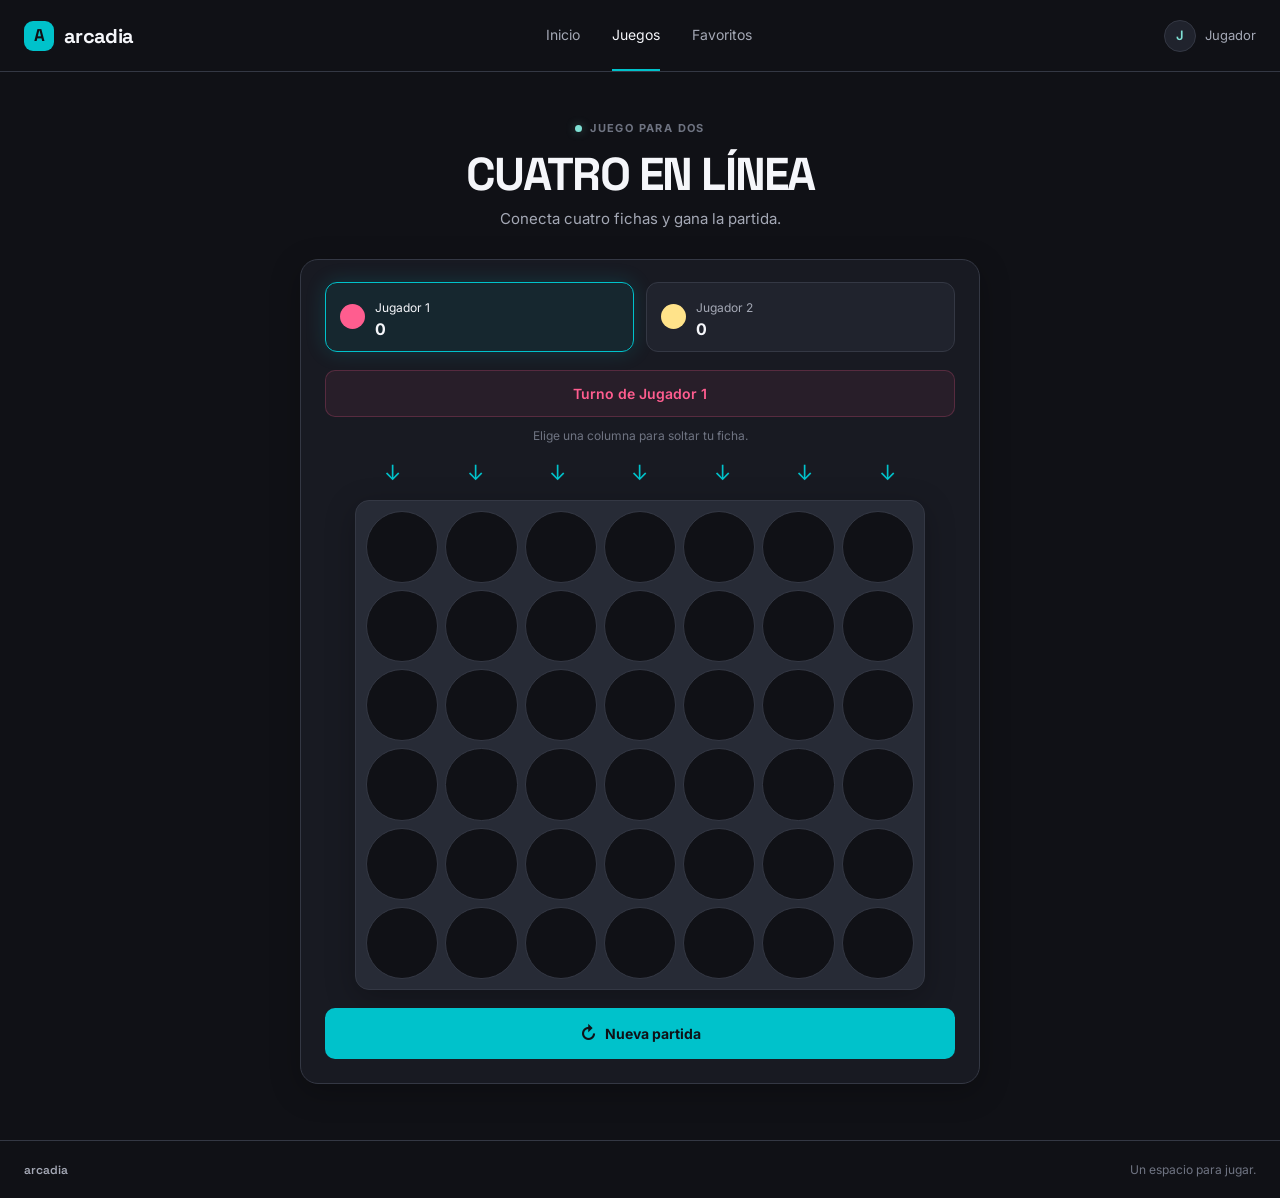
==== four-in-a-row.html @ 419ab54c "Add game hub and Four in a Row Co-authored-by: yurigo <5684699+yurigo@users.noreply.github.com>" ====
<!DOCTYPE html>
<html lang="es">
<head>
    <meta charset="UTF-8">
    <meta name="viewport" content="width=device-width, initial-scale=1.0">
    <meta name="theme-color" content="#101116">
    <title>Cuatro en línea — Arcadia</title>
    <link rel="stylesheet" href="reset.css">
    <link rel="stylesheet" href="style.css">
</head>
<body>
    <header class="site-header">
        <a class="brand" href="index.html" aria-label="Arcadia, inicio">
            <span class="brand-mark" aria-hidden="true">A</span>
            <span>arcadia</span>
        </a>
        <nav class="main-nav" aria-label="Navegación principal">
            <a class="nav-link" href="index.html">Inicio</a>
            <a class="nav-link active" href="index.html#juegos" aria-current="page">Juegos</a>
            <a class="nav-link" href="index.html#juegos">Favoritos</a>
        </nav>
        <div class="profile" aria-label="Perfil de jugador">
            <span class="profile-avatar" aria-hidden="true">J</span>
            <span class="profile-name">Jugador</span>
        </div>
    </header>

    <main class="page-shell">
        <section class="four-section" aria-labelledby="four-title">
            <div class="page-heading">
                <p class="eyebrow"><span class="availability-dot" aria-hidden="true"></span> JUEGO PARA DOS</p>
                <h1 id="four-title">CUATRO EN LÍNEA</h1>
                <p class="subtitle">Conecta cuatro fichas y gana la partida.</p>
            </div>

            <div class="four-card">
                <div class="four-scoreboard" aria-label="Puntuación">
                    <div class="four-score active" id="scoreOne">
                        <span class="disc disc-one" aria-hidden="true"></span>
                        <span>Jugador 1</span>
                        <strong id="winsOne">0</strong>
                    </div>
                    <div class="four-score" id="scoreTwo">
                        <span class="disc disc-two" aria-hidden="true"></span>
                        <span>Jugador 2</span>
                        <strong id="winsTwo">0</strong>
                    </div>
                </div>

                <div class="four-status" id="fourStatus" role="status" aria-live="polite">
                    Turno de Jugador 1
                </div>

                <p class="four-instructions" id="boardInstructions">Elige una columna para soltar tu ficha.</p>
                <div class="column-controls" id="columnControls" role="group" aria-label="Elige una columna"></div>
                <div class="four-board" id="fourBoard" role="grid" aria-label="Tablero de Cuatro en línea" aria-describedby="boardInstructions"></div>

                <button class="reset" id="fourReset" type="button">
                    <span aria-hidden="true">↻</span> Nueva partida
                </button>
            </div>
        </section>
    </main>

    <footer class="site-footer">
        <span>arcadia</span>
        <span>Un espacio para jugar.</span>
    </footer>

    <script src="four-in-a-row.js"></script>
</body>
</html>
---- style.css ----
@import url('https://fonts.googleapis.com/css2?family=Inter:wght@400;500;600;700&family=Space+Grotesk:wght@500;600;700&display=swap');

:root {
    color-scheme: dark;
    --color-cyan: #00c2cb;
    --color-mint: #7fe0d4;
    --color-yellow: #ffe38a;
    --color-coral: #ff9a76;
    --color-pink: #ff5d8f;
    --bg-primary: #101116;
    --bg-secondary: #181a22;
    --bg-tertiary: #20232d;
    --bg-elevated: #272b36;
    --border-default: #343844;
    --text-primary: #f5f6fa;
    --text-secondary: #a4a8b5;
    --text-muted: #6f7482;
    --shadow-soft: 0 8px 30px rgb(0 0 0 / 25%);
    --glow-primary: 0 0 20px rgb(0 194 203 / 18%);
    --transition-fast: 150ms ease;
    --transition-normal: 250ms ease;
}

* {
    margin: 0;
    padding: 0;
    box-sizing: border-box;
}

body {
    min-height: 100vh;
    display: flex;
    flex-direction: column;
    background: var(--bg-primary);
    color: var(--text-primary);
    font-family: 'Inter', sans-serif;
}

button,
a {
    -webkit-tap-highlight-color: transparent;
}

a {
    color: inherit;
    text-decoration: none;
}

.site-header {
    height: 72px;
    padding: 0 24px;
    display: flex;
    align-items: center;
    justify-content: space-between;
    border-bottom: 1px solid var(--border-default);
    background: var(--bg-primary);
}

.brand {
    display: inline-flex;
    align-items: center;
    gap: 10px;
    font-family: 'Space Grotesk', sans-serif;
    font-size: 20px;
    font-weight: 700;
    letter-spacing: -0.7px;
}

.brand-mark {
    width: 30px;
    height: 30px;
    display: grid;
    place-items: center;
    border-radius: 9px;
    background: var(--color-cyan);
    color: var(--bg-primary);
    font-size: 17px;
}

.main-nav {
    height: 100%;
    display: flex;
    align-items: center;
    gap: 32px;
}

.nav-link {
    height: 100%;
    display: inline-flex;
    align-items: center;
    border-bottom: 2px solid transparent;
    color: var(--text-secondary);
    font-size: 14px;
    transition: color var(--transition-fast), border-color var(--transition-fast);
}

.nav-link:hover,
.nav-link.active {
    color: var(--text-primary);
}

.nav-link.active {
    border-bottom-color: var(--color-cyan);
}

.profile {
    min-width: 90px;
    display: flex;
    justify-content: flex-end;
    align-items: center;
    gap: 9px;
    color: var(--text-secondary);
    font-size: 13px;
}

.profile-avatar {
    width: 32px;
    height: 32px;
    display: grid;
    place-items: center;
    border: 1px solid var(--border-default);
    border-radius: 50%;
    background: var(--bg-tertiary);
    color: var(--color-mint);
    font-weight: 600;
}

.page-shell {
    width: min(100% - 48px, 1280px);
    margin: 0 auto;
    flex: 1;
    display: grid;
    place-items: center;
    padding: 48px 0 56px;
}

.game-section {
    width: min(100%, 520px);
    text-align: center;
}

.page-heading {
    margin-bottom: 28px;
}

.eyebrow {
    margin-bottom: 12px;
    display: flex;
    align-items: center;
    justify-content: center;
    gap: 8px;
    color: var(--text-muted);
    font-size: 11px;
    font-weight: 700;
    letter-spacing: 1.4px;
}

.availability-dot {
    width: 7px;
    height: 7px;
    border-radius: 50%;
    background: var(--color-mint);
    box-shadow: 0 0 10px rgb(127 224 212 / 35%);
}

h1 {
    font-family: 'Space Grotesk', sans-serif;
    font-size: clamp(36px, 7vw, 46px);
    font-weight: 700;
    letter-spacing: -1.8px;
    line-height: 1.1;
}

.subtitle {
    margin-top: 9px;
    color: var(--text-secondary);
    font-size: 15px;
}

.game-card {
    padding: 24px;
    border: 1px solid var(--border-default);
    border-radius: 18px;
    background: var(--bg-secondary);
    box-shadow: var(--shadow-soft);
}

.scoreboard {
    margin-bottom: 22px;
    display: flex;
    gap: 12px;
}

.score {
    min-height: 90px;
    flex: 1;
    padding: 11px 14px;
    display: grid;
    grid-template-columns: auto 1fr;
    grid-template-rows: 1fr 1fr;
    align-items: center;
    column-gap: 11px;
    border: 1px solid var(--border-default);
    border-radius: 12px;
    background: var(--bg-tertiary);
    color: var(--text-secondary);
    text-align: left;
    transition: border-color var(--transition-normal), background var(--transition-normal);
}

.score.active {
    border-color: var(--color-cyan);
    background: rgb(0 194 203 / 8%);
    box-shadow: var(--glow-primary);
    color: var(--text-primary);
}

.symbol {
    grid-row: 1 / 3;
    font-family: 'Space Grotesk', sans-serif;
    font-size: 30px;
    font-weight: 700;
}

#scoreX .symbol,
.cell.x {
    color: var(--color-cyan);
}

#scoreO .symbol,
.cell.o {
    color: var(--color-pink);
}

.score > span:not(.symbol) {
    align-self: end;
    font-size: 12px;
}

.score strong {
    align-self: start;
    color: var(--text-primary);
    font-size: 19px;
}

.status {
    min-height: 44px;
    margin-bottom: 16px;
    padding: 12px 16px;
    border: 1px solid rgb(0 194 203 / 22%);
    border-radius: 10px;
    background: rgb(0 194 203 / 7%);
    color: var(--color-cyan);
    font-size: 14px;
    font-weight: 600;
    transition: color var(--transition-normal), background var(--transition-normal);
}

.status.is-win {
    border-color: rgb(127 224 212 / 25%);
    background: rgb(127 224 212 / 8%);
    color: var(--color-mint);
}

.status.is-draw {
    border-color: rgb(255 227 138 / 25%);
    background: rgb(255 227 138 / 8%);
    color: var(--color-yellow);
}

.board {
    display: grid;
    grid-template-columns: repeat(3, minmax(0, 1fr));
    gap: 8px;
    margin-bottom: 18px;
}

.cell {
    aspect-ratio: 1;
    min-width: 44px;
    border: 1px solid var(--border-default);
    border-radius: 14px;
    background: var(--bg-tertiary);
    color: var(--text-primary);
    font-family: 'Space Grotesk', sans-serif;
    font-size: clamp(44px, 12vw, 64px);
    font-weight: 700;
    cursor: pointer;
    transition: background var(--transition-fast), border-color var(--transition-fast), transform var(--transition-fast);
}

.cell:hover:not(:disabled) {
    border-color: var(--color-cyan);
    background: var(--bg-elevated);
    transform: translateY(-2px);
}

.cell:active:not(:disabled),
.reset:active {
    transform: scale(0.97);
}

.cell:disabled {
    cursor: default;
}

.cell.x,
.cell.o {
    animation: mark-in 180ms ease-out;
}

.cell.winner {
    border-color: var(--color-mint);
    background: rgb(127 224 212 / 12%);
    box-shadow: 0 0 18px rgb(127 224 212 / 15%);
}

.reset {
    width: 100%;
    min-height: 48px;
    padding: 12px 16px;
    border: 0;
    border-radius: 10px;
    background: var(--color-cyan);
    color: var(--bg-primary);
    font-family: inherit;
    font-size: 14px;
    font-weight: 700;
    cursor: pointer;
    transition: filter var(--transition-fast), transform var(--transition-fast);
}

.reset:hover {
    filter: brightness(1.08);
}

.reset span {
    margin-right: 5px;
    font-size: 18px;
    vertical-align: -1px;
}

:focus-visible {
    outline: 3px solid var(--color-yellow);
    outline-offset: 3px;
}

.site-footer {
    min-height: 58px;
    padding: 12px 24px;
    display: flex;
    align-items: center;
    justify-content: space-between;
    border-top: 1px solid var(--border-default);
    color: var(--text-muted);
    font-size: 12px;
}

.site-footer span:first-child {
    color: var(--text-secondary);
    font-family: 'Space Grotesk', sans-serif;
    font-weight: 600;
}

@keyframes mark-in {
    from {
        opacity: 0;
        transform: scale(0.72);
    }

    to {
        opacity: 1;
        transform: scale(1);
    }
}

.hub-shell {
    width: min(100% - 48px, 1120px);
    margin: 0 auto;
    flex: 1;
    padding: 46px 0 64px;
}

.hub-hero {
    min-height: 330px;
    position: relative;
    overflow: hidden;
    padding: 48px 56px;
    border: 1px solid var(--border-default);
    border-radius: 20px;
    background:
        radial-gradient(ellipse at 82% 55%, rgb(0 194 203 / 13%), transparent 34%),
        var(--bg-secondary);
}

.hub-hero .eyebrow {
    justify-content: flex-start;
}

.hub-hero h1 {
    position: relative;
    z-index: 1;
    margin-top: 20px;
    font-size: clamp(40px, 6vw, 58px);
    line-height: 1.03;
}

.hub-hero .subtitle {
    position: relative;
    z-index: 1;
    margin-top: 16px;
}

.hero-cta {
    position: relative;
    z-index: 1;
    min-height: 46px;
    margin-top: 24px;
    padding: 12px 17px;
    display: inline-flex;
    align-items: center;
    gap: 12px;
    border-radius: 10px;
    background: var(--color-cyan);
    color: var(--bg-primary);
    font-size: 14px;
    font-weight: 700;
    transition: filter var(--transition-fast), transform var(--transition-fast);
}

.hero-cta:hover {
    filter: brightness(1.08);
}

.hero-cta:active {
    transform: scale(0.97);
}

.hero-cta span {
    font-size: 18px;
}

.hero-art {
    position: absolute;
    inset: 0 0 0 53%;
    display: grid;
    place-items: center;
    color: var(--color-cyan);
    font-family: 'Space Grotesk', sans-serif;
}

.art-piece {
    position: absolute;
    display: grid;
    place-items: center;
    font-weight: 700;
}

.art-piece-one {
    width: 116px;
    height: 116px;
    top: 24px;
    right: 46px;
    border: 1px solid rgb(0 194 203 / 30%);
    border-radius: 28px;
    background: rgb(0 194 203 / 8%);
    color: var(--color-yellow);
    font-size: 55px;
    transform: rotate(12deg);
}

.art-piece-two {
    width: 180px;
    height: 180px;
    right: 30%;
    bottom: -50px;
    border: 1px solid rgb(255 93 143 / 28%);
    border-radius: 50%;
    background: rgb(255 93 143 / 7%);
    color: var(--color-pink);
    font-size: 74px;
}

.art-piece-three {
    width: 82px;
    height: 82px;
    top: 92px;
    left: 18%;
    border: 1px solid rgb(127 224 212 / 24%);
    border-radius: 22px;
    background: rgb(127 224 212 / 7%);
    color: var(--color-mint);
    font-size: 50px;
    transform: rotate(-14deg);
}

.catalog-section {
    margin-top: 48px;
}

.catalog-heading,
.card-title-row,
.card-footer {
    display: flex;
    align-items: center;
    justify-content: space-between;
}

.section-kicker {
    margin-bottom: 5px;
    color: var(--text-muted);
    font-size: 11px;
    font-weight: 700;
    letter-spacing: 1.3px;
}

.catalog-heading h2 {
    font-family: 'Space Grotesk', sans-serif;
    font-size: 26px;
    letter-spacing: -0.5px;
}

.catalog-count,
.game-category {
    color: var(--text-muted);
    font-size: 12px;
}

.game-grid {
    margin-top: 22px;
    display: grid;
    grid-template-columns: repeat(2, minmax(0, 1fr));
    gap: 20px;
}

.catalog-card {
    overflow: hidden;
    border: 1px solid var(--border-default);
    border-radius: 16px;
    background: var(--bg-secondary);
    transition: border-color var(--transition-normal), transform var(--transition-normal);
}

.catalog-card:hover {
    transform: translateY(-3px);
    border-color: var(--color-cyan);
}

.card-art {
    height: 210px;
    position: relative;
    display: grid;
    place-items: center;
    overflow: hidden;
}

.tic-art {
    background: radial-gradient(ellipse at center, rgb(0 194 203 / 11%), transparent 58%), var(--bg-tertiary);
}

.connect-art {
    background: radial-gradient(ellipse at center, rgb(255 93 143 / 9%), transparent 58%), var(--bg-tertiary);
}

.art-label,
.game-badge {
    border-radius: 999px;
    font-size: 10px;
    font-weight: 700;
    letter-spacing: 0.6px;
}

.art-label {
    position: absolute;
    top: 16px;
    left: 16px;
    padding: 6px 9px;
    background: var(--bg-elevated);
    color: var(--text-secondary);
}

.mini-grid {
    width: 150px;
    height: 150px;
    display: grid;
    grid-template-columns: repeat(3, 1fr);
    gap: 7px;
}

.mini-grid span {
    display: grid;
    place-items: center;
    border: 1px solid var(--border-default);
    border-radius: 10px;
    background: var(--bg-secondary);
    color: var(--color-cyan);
    font-family: 'Space Grotesk', sans-serif;
    font-size: 31px;
    font-weight: 700;
}

.mini-grid span:nth-child(3),
.mini-grid span:nth-child(7) {
    color: var(--color-pink);
}

.mini-connect {
    width: min(76%, 294px);
    display: grid;
    grid-template-columns: repeat(7, 1fr);
    gap: 8px;
    padding: 14px;
    border: 1px solid var(--border-default);
    border-radius: 14px;
    background: var(--bg-secondary);
    transform: rotate(-3deg);
}

.mini-connect span {
    aspect-ratio: 1;
    border-radius: 50%;
    background: var(--bg-primary);
}

.mini-connect .disc-yellow {
    background: var(--color-yellow);
}

.mini-connect .disc-pink {
    background: var(--color-pink);
}

.card-content {
    padding: 19px 20px 17px;
}

.card-title-row h3 {
    font-family: 'Space Grotesk', sans-serif;
    font-size: 19px;
}

.game-badge {
    padding: 5px 8px;
    letter-spacing: 0.2px;
}

.badge-mint {
    background: rgb(127 224 212 / 12%);
    color: var(--color-mint);
}

.badge-yellow {
    background: rgb(255 227 138 / 12%);
    color: var(--color-yellow);
}

.card-content > p {
    margin-top: 7px;
    color: var(--text-secondary);
    font-size: 13px;
}

.card-footer {
    margin-top: 19px;
    padding-top: 14px;
    border-top: 1px solid var(--border-default);
}

.play-link {
    min-height: 36px;
    padding: 8px 11px;
    border-radius: 8px;
    background: var(--bg-elevated);
    color: var(--text-primary);
    font-size: 13px;
    font-weight: 600;
    transition: background var(--transition-fast), color var(--transition-fast);
}

.play-link:hover {
    background: var(--color-cyan);
    color: var(--bg-primary);
}

.play-link span {
    margin-left: 5px;
}

.four-section {
    width: min(100%, 680px);
    margin: 0 auto;
    text-align: center;
}

.four-card {
    padding: 22px 24px 24px;
    border: 1px solid var(--border-default);
    border-radius: 18px;
    background: var(--bg-secondary);
    box-shadow: var(--shadow-soft);
}

.four-scoreboard {
    margin-bottom: 18px;
    display: flex;
    gap: 12px;
}

.four-score {
    min-height: 66px;
    flex: 1;
    padding: 10px 14px;
    display: grid;
    grid-template-columns: auto 1fr;
    grid-template-rows: 1fr 1fr;
    align-items: center;
    column-gap: 10px;
    border: 1px solid var(--border-default);
    border-radius: 12px;
    background: var(--bg-tertiary);
    color: var(--text-secondary);
    text-align: left;
    transition: border-color var(--transition-normal), background var(--transition-normal);
}

.four-score.active {
    border-color: var(--color-cyan);
    background: rgb(0 194 203 / 8%);
    box-shadow: var(--glow-primary);
    color: var(--text-primary);
}

.four-score .disc {
    grid-row: 1 / 3;
    width: 25px;
    height: 25px;
    border-radius: 50%;
}

.disc-one {
    background: var(--color-pink);
}

.disc-two {
    background: var(--color-yellow);
}

.four-score > span:not(.disc) {
    align-self: end;
    font-size: 12px;
}

.four-score strong {
    align-self: start;
    color: var(--text-primary);
    font-size: 16px;
}

.four-status {
    min-height: 44px;
    margin-bottom: 10px;
    padding: 12px;
    border: 1px solid rgb(255 93 143 / 22%);
    border-radius: 10px;
    background: rgb(255 93 143 / 7%);
    color: var(--color-pink);
    font-size: 14px;
    font-weight: 600;
}

.four-status.player-two {
    border-color: rgb(255 227 138 / 24%);
    background: rgb(255 227 138 / 7%);
    color: var(--color-yellow);
}

.four-status.is-win {
    border-color: rgb(127 224 212 / 25%);
    background: rgb(127 224 212 / 8%);
    color: var(--color-mint);
}

.four-status.is-draw {
    border-color: rgb(255 227 138 / 25%);
    background: rgb(255 227 138 / 8%);
    color: var(--color-yellow);
}

.four-instructions {
    margin-bottom: 8px;
    color: var(--text-muted);
    font-size: 12px;
}

.column-controls,
.four-board {
    width: min(100%, 570px);
    margin: 0 auto;
    display: grid;
    grid-template-columns: repeat(7, minmax(0, 1fr));
    gap: 7px;
}

.column-controls {
    margin-bottom: 7px;
}

.drop-button {
    min-width: 36px;
    min-height: 40px;
    border: 1px solid transparent;
    border-radius: 9px;
    background: transparent;
    color: var(--color-cyan);
    font-size: 21px;
    cursor: pointer;
    transition: background var(--transition-fast), border-color var(--transition-fast), transform var(--transition-fast);
}

.drop-button:hover:not(:disabled) {
    border-color: var(--border-default);
    background: var(--bg-tertiary);
}

.drop-button:active:not(:disabled) {
    transform: scale(0.94);
}

.drop-button:disabled {
    color: var(--text-muted);
    cursor: default;
    opacity: 0.45;
}

.four-board {
    padding: 10px;
    border: 1px solid var(--border-default);
    border-radius: 14px;
    background: var(--bg-elevated);
    box-shadow: var(--shadow-soft);
}

.four-row {
    display: contents;
}

.four-cell {
    aspect-ratio: 1;
    min-width: 0;
    display: grid;
    place-items: center;
    overflow: hidden;
    border: 1px solid var(--border-default);
    border-radius: 50%;
    background: var(--bg-primary);
}

.four-cell::before {
    width: 78%;
    height: 78%;
    border-radius: 50%;
    content: "";
    transform: scale(0);
    transition: transform var(--transition-fast);
}

.four-cell.piece-one::before {
    background: var(--color-pink);
    box-shadow: 0 0 15px rgb(255 93 143 / 22%);
    transform: scale(1);
    animation: mark-in 180ms ease-out;
}

.four-cell.piece-two::before {
    background: var(--color-yellow);
    box-shadow: 0 0 15px rgb(255 227 138 / 18%);
    transform: scale(1);
    animation: mark-in 180ms ease-out;
}

.four-cell.winner {
    border-color: var(--color-mint);
    box-shadow: 0 0 15px rgb(127 224 212 / 30%);
}

.four-cell.winner::before {
    outline: 2px solid var(--color-mint);
    outline-offset: 3px;
}

.four-card .reset {
    margin-top: 18px;
}

@media (max-width: 600px) {
    .site-header {
        height: 64px;
        padding: 0 16px;
    }

    .brand {
        gap: 8px;
        font-size: 18px;
    }

    .main-nav {
        gap: 16px;
    }

    .nav-link {
        font-size: 12px;
    }

    .nav-link:last-child,
    .profile-name {
        display: none;
    }

    .profile {
        min-width: 32px;
    }

    .page-shell {
        width: min(100% - 32px, 440px);
        padding: 36px 0 42px;
    }

    .page-heading {
        margin-bottom: 22px;
    }

    .game-card {
        padding: 16px;
        border-radius: 16px;
    }

    .scoreboard {
        gap: 9px;
        margin-bottom: 18px;
    }

    .score {
        min-height: 78px;
        padding: 9px 10px;
    }

    .site-footer {
        padding: 12px 16px;
    }

    .hub-shell {
        width: min(100% - 32px, 440px);
        padding: 26px 0 40px;
    }

    .hub-hero {
        min-height: 320px;
        padding: 34px 24px;
    }

    .hub-hero h1 {
        font-size: clamp(39px, 12vw, 50px);
    }

    .hero-art {
        inset: 0 0 0 43%;
        opacity: 0.72;
    }

    .art-piece-one {
        width: 82px;
        height: 82px;
        top: 25px;
        right: 16px;
        font-size: 42px;
    }

    .art-piece-two {
        width: 125px;
        height: 125px;
        right: 13%;
        bottom: -20px;
        font-size: 55px;
    }

    .art-piece-three {
        width: 56px;
        height: 56px;
        top: 115px;
        left: 4%;
        font-size: 36px;
    }

    .catalog-section {
        margin-top: 34px;
    }

    .catalog-heading h2 {
        font-size: 22px;
    }

    .catalog-count {
        max-width: 95px;
        text-align: right;
    }

    .game-grid {
        grid-template-columns: 1fr;
        gap: 14px;
        margin-top: 17px;
    }

    .card-art {
        height: 180px;
    }

    .four-card {
        padding: 16px 12px;
    }

    .four-scoreboard {
        gap: 8px;
    }

    .four-score {
        padding: 8px 9px;
        column-gap: 7px;
    }

    .four-score .disc {
        width: 20px;
        height: 20px;
    }

    .column-controls,
    .four-board {
        gap: 5px;
    }

    .four-board {
        padding: 7px;
    }

    .drop-button {
        min-width: 32px;
        min-height: 36px;
    }
}

@media (prefers-reduced-motion: reduce) {
    *,
    *::before,
    *::after {
        scroll-behavior: auto !important;
        animation-duration: 0.01ms !important;
        animation-iteration-count: 1 !important;
        transition-duration: 0.01ms !important;
    }
}
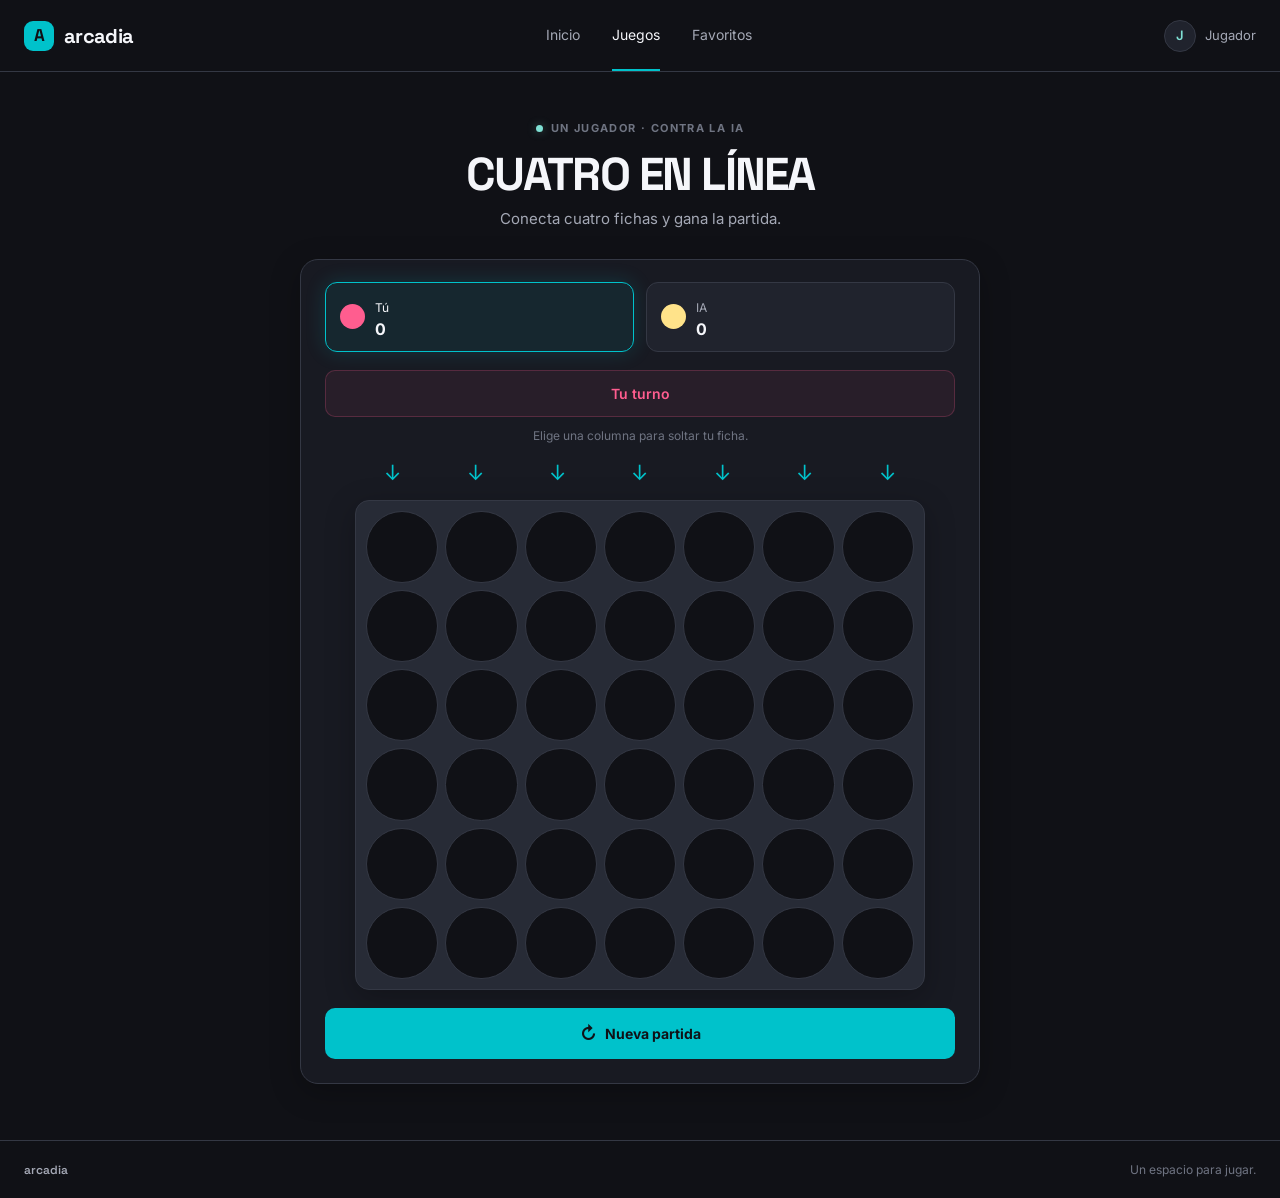
==== commit 0c3ae3a0: "Add minimax AI to Four in a Row Co-authored-by: yurigo <5684699+yurigo@users.noreply.github.com>" ====
--- a/four-in-a-row.html
+++ b/four-in-a-row.html
@@ -28,7 +28,7 @@
     <main class="page-shell">
         <section class="four-section" aria-labelledby="four-title">
             <div class="page-heading">
-                <p class="eyebrow"><span class="availability-dot" aria-hidden="true"></span> JUEGO PARA DOS</p>
+                <p class="eyebrow"><span class="availability-dot" aria-hidden="true"></span> UN JUGADOR · CONTRA LA IA</p>
                 <h1 id="four-title">CUATRO EN LÍNEA</h1>
                 <p class="subtitle">Conecta cuatro fichas y gana la partida.</p>
             </div>
@@ -37,18 +37,18 @@
                 <div class="four-scoreboard" aria-label="Puntuación">
                     <div class="four-score active" id="scoreOne">
                         <span class="disc disc-one" aria-hidden="true"></span>
-                        <span>Jugador 1</span>
+                        <span>Tú</span>
                         <strong id="winsOne">0</strong>
                     </div>
                     <div class="four-score" id="scoreTwo">
                         <span class="disc disc-two" aria-hidden="true"></span>
-                        <span>Jugador 2</span>
+                        <span>IA</span>
                         <strong id="winsTwo">0</strong>
                     </div>
                 </div>
 
                 <div class="four-status" id="fourStatus" role="status" aria-live="polite">
-                    Turno de Jugador 1
+                    Tu turno
                 </div>
 
                 <p class="four-instructions" id="boardInstructions">Elige una columna para soltar tu ficha.</p>
